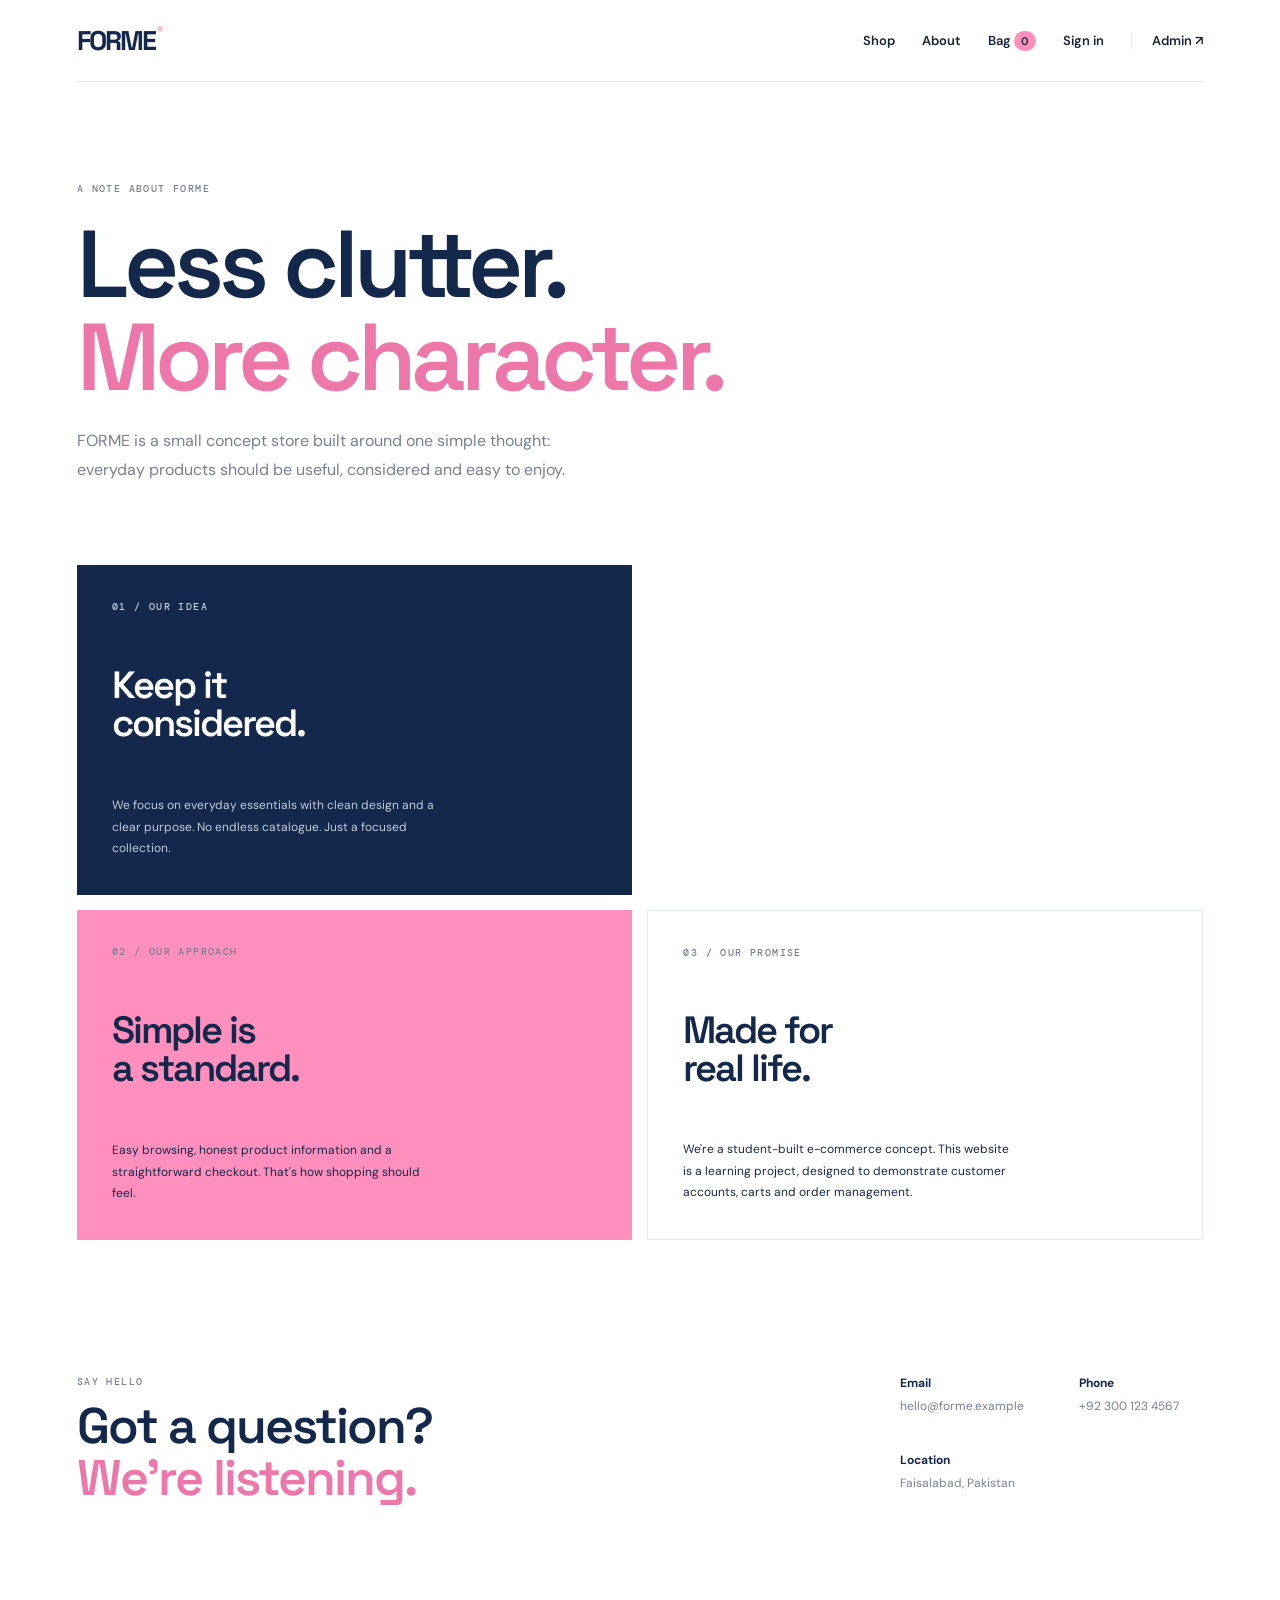
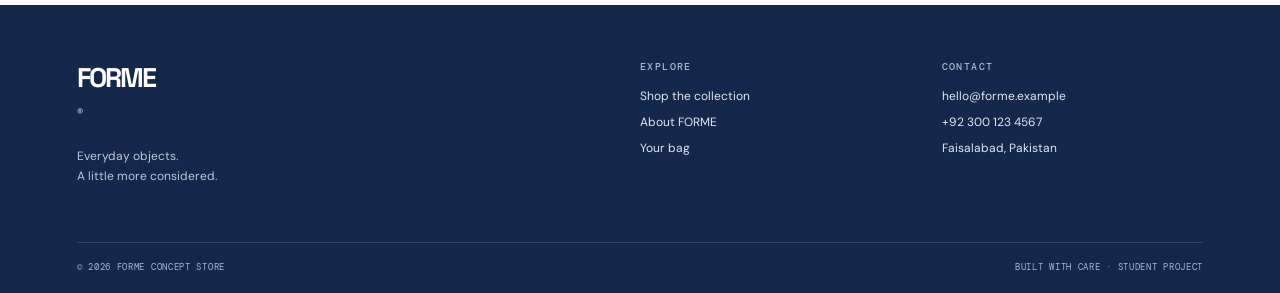
==== about.html @ 47330d22 "initial commit into new foler, purany waly folder mai issue tha ni ho rha tha commit" ====
<!DOCTYPE html>
<html lang="en">

<head>
  <meta charset="UTF-8">
  <meta name="viewport" content="width=device-width, initial-scale=1.0">
  <title>About — FORME</title>
  <link rel="stylesheet" href="style.css">
</head>

<body>
  <div id="site-nav"></div>
  <main>
    <section class="about-hero wrap">
      <p class="eyebrow">A NOTE ABOUT FORME</p>
      <h1>Less clutter.<br><span>More character.</span></h1>
      <p>FORME is a small concept store built around one simple thought: everyday products should be useful, considered
        and easy to enjoy.</p>
    </section>
    <section class="about-grid wrap">
      <div class="about-block about-blue">
        <p class="eyebrow">01 / OUR IDEA</p>
        <h2>Keep it<br>considered.</h2>
        <p>We focus on everyday essentials with clean design and a clear purpose. No endless catalogue. Just a focused
          collection.</p>
      </div>
      <div class="about-block about-image"></div>
      <div class="about-block about-pink">
        <p class="eyebrow">02 / OUR APPROACH</p>
        <h2>Simple is<br>a standard.</h2>
        <p>Easy browsing, honest product information and a straightforward checkout. That's how shopping should feel.
        </p>
      </div>
      <div class="about-block about-white">
        <p class="eyebrow">03 / OUR PROMISE</p>
        <h2>Made for<br>real life.</h2>
        <p>We're a student-built e-commerce concept. This website is a learning project, designed to demonstrate
          customer accounts, carts and order management.</p>
      </div>
    </section>
    <section class="wrap contact-section">
      <div>
        <p class="eyebrow">SAY HELLO</p>
        <h2>Got a question?<br><span>We're listening.</span></h2>
      </div>
      <div class="contact-details">
        <p><b>Email</b><br><a href="mailto:hello@forme.example">hello@forme.example</a></p>
        <p><b>Phone</b><br><a href="tel:+923001234567">+92 300 123 4567</a></p>
        <p><b>Location</b><br>Faisalabad, Pakistan</p>
      </div>
    </section>
  </main>
  <div id="site-footer"></div>
  <script src="app.js"></script>
</body>

</html>
---- style.css ----
@import url('https://fonts.googleapis.com/css2?family=DM+Mono:wght@400;500&family=DM+Sans:wght@400;500;600;700&family=Space+Grotesk:wght@400;500;600;700&display=swap');

:root {
  --blue: #14284b;
  --blue-light: #243d66;
  --pink: #ff8fbd;
  --paper: #ffffff;
  --ink: #17233a;
  --muted: #758096;
  --line: #e5e9f0;
  --soft: #f3f5f8;
}

* {
  box-sizing: border-box;
  margin: 0;
  padding: 0;
}

html {
  scroll-behavior: smooth;
}

body {
  background: var(--paper);
  color: var(--ink);
  font-family: 'DM Sans', Arial, sans-serif;
}

a {
  color: inherit;
  text-decoration: none;
}

button,
input,
textarea,
select {
  font: inherit;
}

button {
  cursor: pointer;
}

.wrap {
  width: min(1160px, 88%);
  margin: auto;
}

.navbar {
  min-height: 82px;
  display: flex;
  justify-content: space-between;
  align-items: center;
  border-bottom: 1px solid var(--line);
  gap: 20px;
}

.logo {
  font: 700 27px 'Space Grotesk', sans-serif;
  letter-spacing: -2px;
  color: var(--blue);
}

.logo span {
  color: #f06da4;
  font-size: 12px;
  vertical-align: top;
  margin-left: 2px;
}

.nav-links {
  display: flex;
  align-items: center;
  gap: 27px;
  font-size: 13px;
  font-weight: 600;
}

.nav-links a:hover,
.footer a:hover {
  color: #e65c98;
}

.nav-count {
  background: var(--pink);
  padding: 3px 7px;
  border-radius: 20px;
  font-size: 11px;
}

.nav-user {
  color: var(--muted);
}

.nav-logout {
  border: 0;
  background: none;
  color: var(--blue);
  font-weight: 700;
}

.nav-admin {
  border-left: 1px solid var(--line);
  padding-left: 20px;
}

.hero {
  display: grid;
  grid-template-columns: .9fr 1.1fr;
  gap: 7%;
  align-items: center;
  padding-top: 76px;
  padding-bottom: 82px;
}

.eyebrow,
.category-label {
  font: 500 10px 'DM Mono', monospace;
  letter-spacing: 1.4px;
  color: var(--muted);
}

.hero h1,
.auth-intro h1,
.about-hero h1 {
  font: 600 clamp(52px, 7vw, 88px)/.98 'Space Grotesk', sans-serif;
  letter-spacing: -5px;
  color: var(--blue);
  margin: 23px 0;
}

.hero h1 span,
.auth-intro h1 span,
.about-hero h1 span,
.contact-section h2 span {
  color: #ed77a9;
}

.hero-text {
  max-width: 400px;
  color: #69758a;
  line-height: 1.8;
  font-size: 15px;
}

.hero-actions {
  display: flex;
  align-items: center;
  gap: 25px;
  margin-top: 30px;
  flex-wrap: wrap;
}

.button {
  display: inline-flex;
  justify-content: center;
  align-items: center;
  gap: 25px;
  padding: 14px 19px;
  border: 0;
  font-weight: 700;
  font-size: 12px;
  transition: .2s;
}

.button span {
  font-size: 17px;
}

.button-pink {
  background: var(--pink);
  color: var(--blue);
}

.button-pink:hover {
  background: #ffb1d0;
  transform: translateY(-2px);
}

.button-blue {
  background: var(--blue);
  color: white;
}

.button-blue:hover {
  background: var(--blue-light);
}

.button-white {
  background: white;
  color: var(--blue);
  margin-top: 25px;
}

.button-outline {
  background: white;
  color: var(--blue);
  border: 1px solid var(--line);
}

.full {
  width: 100%;
}

.text-link {
  font-size: 12px;
  font-weight: 700;
  border-bottom: 1px solid var(--pink);
  padding-bottom: 4px;
}

.hero-note {
  margin-top: 56px;
  font: 10px 'DM Mono', monospace;
  color: var(--muted);
}

.status-dot {
  display: inline-block;
  width: 7px;
  height: 7px;
  background: #83bd9c;
  border-radius: 50%;
  margin-right: 8px;
}

.hero-art {
  position: relative;
  min-height: 440px;
  background: #f4e9ee;
  padding: 18px;
}

.hero-image {
  height: 405px;
  background: url('https://images.unsplash.com/photo-1441986300917-64674bd600d8?w=1200') center/cover;
}

.hero-sticker {
  position: absolute;
  top: 45px;
  left: -35px;
  background: var(--pink);
  color: var(--blue);
  width: 95px;
  height: 95px;
  border-radius: 50%;
  display: grid;
  place-content: center;
  text-align: center;
  font: 700 12px/1.2 'Space Grotesk';
  transform: rotate(-12deg);
}

.hero-caption {
  display: flex;
  justify-content: space-between;
  padding: 13px 2px 0;
  font: 9px 'DM Mono', monospace;
  color: var(--muted);
}

.ticker {
  overflow: hidden;
  background: var(--blue);
  color: white;
  padding: 16px 0;
  white-space: nowrap;
  font: 11px 'DM Mono', monospace;
  letter-spacing: 1.5px;
}

.ticker div {
  text-align: center;
}

.section {
  padding-top: 95px;
  padding-bottom: 95px;
}

.section-heading {
  display: flex;
  justify-content: space-between;
  align-items: end;
  margin-bottom: 36px;
}

.section-heading h2,
.quote-section h2,
.contact-section h2 {
  font: 600 clamp(34px, 4vw, 50px)/1.05 'Space Grotesk';
  letter-spacing: -2px;
  color: var(--blue);
  margin-top: 12px;
}

.section-aside {
  color: var(--muted);
  font-size: 12px;
  line-height: 1.7;
}

.category-row {
  display: flex;
  gap: 25px;
  align-items: center;
  border-top: 1px solid var(--line);
  border-bottom: 1px solid var(--line);
  padding: 14px 0;
  margin-bottom: 25px;
  font-size: 11px;
  color: var(--muted);
}

.category-row a:first-of-type {
  color: var(--blue);
  font-weight: 700;
}

.product-grid {
  display: grid;
  grid-template-columns: repeat(4, 1fr);
  gap: 17px;
}

.product-card {
  min-width: 0;
}

.product-image-wrap {
  position: relative;
  overflow: hidden;
  background: var(--soft);
}

.product-image-wrap img {
  width: 100%;
  height: 255px;
  object-fit: cover;
  display: block;
  transition: transform .5s;
}

.product-card:hover img {
  transform: scale(1.04);
}

.product-tag {
  position: absolute;
  top: 12px;
  left: 12px;
  background: white;
  color: var(--blue);
  padding: 7px 9px;
  font: 9px 'DM Mono';
}

.product-info {
  display: flex;
  justify-content: space-between;
  gap: 10px;
  padding: 15px 0 12px;
}

.product-info h3 {
  font: 600 15px 'Space Grotesk';
  color: var(--blue);
}

.product-info p {
  color: var(--muted);
  font-size: 10px;
  margin-top: 5px;
  line-height: 1.5;
  max-width: 170px;
}

.product-info strong {
  font-size: 12px;
  white-space: nowrap;
}

.add-button {
  width: 100%;
  padding: 11px 12px;
  background: white;
  border: 1px solid var(--line);
  display: flex;
  justify-content: space-between;
  color: var(--blue);
  font-size: 11px;
  font-weight: 700;
}

.add-button:hover {
  background: var(--pink);
  border-color: var(--pink);
}

.feature-bento {
  display: grid;
  grid-template-columns: 1.2fr .8fr;
  grid-template-rows: 230px 230px;
  gap: 14px;
  padding-bottom: 90px;
}

.feature-main {
  grid-row: span 2;
  background: var(--blue);
  color: white;
  padding: 48px;
  display: flex;
  flex-direction: column;
  align-items: flex-start;
  justify-content: center;
}

.feature-main .eyebrow {
  color: #b9c5d8;
}

.feature-main h2 {
  font: 600 52px/.98 'Space Grotesk';
  letter-spacing: -3px;
  margin: 20px 0;
}

.feature-main p:not(.eyebrow) {
  max-width: 340px;
  color: #c2cddd;
  line-height: 1.8;
  font-size: 13px;
}

.feature-side {
  padding: 25px;
  display: flex;
  flex-direction: column;
  justify-content: space-between;
}

.feature-pink {
  background: var(--pink);
  color: var(--blue);
}

.big-number {
  font: 12px 'DM Mono';
}

.feature-side h3 {
  font: 600 27px/1.05 'Space Grotesk';
  letter-spacing: -1px;
}

.feature-photo {
  background: url('https://images.unsplash.com/photo-1494438639946-1ebd1d20bf85?w=900') center/cover;
  position: relative;
}

.photo-label {
  background: white;
  padding: 9px;
  width: fit-content;
  font: 9px 'DM Mono';
}

.quote-section {
  text-align: center;
  padding: 60px 0 110px;
}

.quote-section h2 {
  font-size: clamp(32px, 5vw, 58px);
  margin: 22px 0;
}

.quote-section h2 span {
  color: #ed77a9;
}

.quote-credit {
  font: 10px 'DM Mono';
  color: var(--muted);
  letter-spacing: 1px;
}

.footer {
  background: var(--blue);
  color: white;
  padding: 55px 0 20px;
}

.footer-top {
  display: grid;
  grid-template-columns: 2fr 1fr 1fr;
  gap: 40px;
  padding-bottom: 55px;
}

.footer-logo {
  color: white;
  display: inline-block;
  margin-bottom: 15px;
}

.footer-top p:not(.eyebrow) {
  color: #bdc8d9;
  line-height: 1.7;
  font-size: 12px;
}

.footer-top .eyebrow {
  color: #aab8ce;
  margin-bottom: 15px;
}

.footer-top a:not(.logo),
.footer-top span {
  display: block;
  color: #e1e7ef;
  font-size: 12px;
  margin: 10px 0;
}

.footer-bottom {
  border-top: 1px solid #344766;
  padding-top: 18px;
  display: flex;
  justify-content: space-between;
  color: #aab8ce;
  font: 9px 'DM Mono';
  letter-spacing: .7px;
}

.auth-layout {
  display: grid;
  grid-template-columns: 1fr .8fr;
  gap: 10%;
  padding-top: 80px;
  padding-bottom: 90px;
  min-height: 650px;
  align-items: center;
}

.auth-intro {
  position: relative;
  min-height: 430px;
}

.auth-intro h1 {
  font-size: clamp(58px, 7vw, 82px);
}

.auth-intro>p:not(.eyebrow) {
  color: var(--muted);
  max-width: 350px;
  line-height: 1.8;
}

.auth-decoration {
  position: absolute;
  bottom: 0;
  right: 15%;
  width: 125px;
  height: 125px;
  border-radius: 50%;
  background: var(--pink);
  display: grid;
  place-content: center;
  text-align: center;
  font: 700 12px/1.3 'Space Grotesk';
  transform: rotate(9deg);
}

.auth-card {
  padding: 35px;
  border: 1px solid var(--line);
  box-shadow: 12px 12px 0 #f5e8ee;
  background: white;
}

.auth-card h2 {
  font: 600 30px 'Space Grotesk';
  color: var(--blue);
  margin: 10px 0 25px;
}

label {
  display: block;
  font-size: 11px;
  font-weight: 700;
  color: var(--blue);
  margin: 15px 0;
}

input,
textarea,
select {
  width: 100%;
  margin-top: 8px;
  border: 1px solid #dce2eb;
  padding: 13px;
  outline: none;
  background: #fbfcfd;
  color: var(--ink);
  font-size: 12px;
  border-radius: 0;
}

input:focus,
textarea:focus,
select:focus {
  border-color: var(--pink);
}

textarea {
  min-height: 80px;
  resize: vertical;
}

.auth-switch {
  font-size: 11px;
  color: var(--muted);
  margin-top: 20px;
}

.auth-switch a {
  color: var(--blue);
  font-weight: 700;
  border-bottom: 1px solid var(--pink);
}

.tiny-note {
  font-size: 10px;
  color: #9099a8;
  line-height: 1.6;
  margin-top: 15px;
}

.form-message {
  color: #c43c77;
  font-size: 11px;
  margin-top: 12px;
}

.page-section {
  padding-top: 70px;
  padding-bottom: 90px;
}

.page-title {
  font: 600 clamp(48px, 6vw, 70px) 'Space Grotesk';
  letter-spacing: -4px;
  color: var(--blue);
  margin: 15px 0;
}

.page-title span {
  color: #ed77a9;
}

.page-lead {
  color: var(--muted);
  font-size: 13px;
}

.cart-layout {
  display: grid;
  grid-template-columns: 1.5fr .8fr;
  gap: 25px;
  margin-top: 40px;
  align-items: start;
}

.cart-panel,
.summary-panel,
.admin-box {
  border: 1px solid var(--line);
  padding: 25px;
}

.panel-heading {
  display: flex;
  justify-content: space-between;
  border-bottom: 1px solid var(--line);
  padding-bottom: 18px;
}

.panel-heading h2,
.summary-panel h2,
.admin-box h2 {
  font: 600 20px 'Space Grotesk';
  color: var(--blue);
}

.panel-heading span {
  font: 10px 'DM Mono';
  color: var(--muted);
}

.cart-row {
  display: grid;
  grid-template-columns: 90px 1fr auto;
  gap: 17px;
  align-items: center;
  padding: 18px 0;
  border-bottom: 1px solid var(--line);
}

.cart-row img {
  width: 90px;
  height: 90px;
  object-fit: cover;
}

.cart-item-info h3 {
  font: 600 15px 'Space Grotesk';
}

.cart-item-info p {
  font-size: 11px;
  color: var(--muted);
  margin: 5px 0;
}

.cart-row>strong {
  font-size: 12px;
  white-space: nowrap;
}

.quantity {
  display: flex;
  align-items: center;
  gap: 12px;
  margin-top: 8px;
  font-size: 11px;
}

.quantity button {
  border: 1px solid var(--line);
  background: white;
  width: 24px;
  height: 24px;
}

.remove-button {
  grid-column: 2 / 4;
  justify-self: start;
  border: 0;
  background: none;
  color: #c45c83;
  font-size: 10px;
}

.summary-panel {
  background: #f8f9fb;
}

.summary-panel .eyebrow {
  margin-bottom: 25px;
}

.summary-line,
.summary-total {
  display: flex;
  justify-content: space-between;
  padding: 12px 0;
  font-size: 12px;
  border-bottom: 1px solid var(--line);
}

.summary-total {
  font-size: 15px;
  color: var(--blue);
  margin-bottom: 10px;
}

.empty-cart {
  padding: 45px 10px;
  text-align: center;
}

.empty-cart h3 {
  font: 600 22px 'Space Grotesk';
  color: var(--blue);
}

.empty-cart p {
  color: var(--muted);
  font-size: 12px;
  margin: 10px 0 20px;
}

.about-hero {
  padding-top: 100px;
  padding-bottom: 80px;
}

.about-hero h1 {
  font-size: clamp(55px, 8vw, 95px);
}

.about-hero>p:last-child {
  max-width: 490px;
  color: var(--muted);
  line-height: 1.8;
}

.about-grid {
  display: grid;
  grid-template-columns: 1fr 1fr;
  grid-auto-rows: 330px;
  gap: 15px;
  padding-bottom: 90px;
}

.about-block {
  padding: 35px;
  display: flex;
  flex-direction: column;
  justify-content: space-between;
}

.about-block h2 {
  font: 600 38px/1 'Space Grotesk';
  letter-spacing: -2px;
}

.about-block p:last-child {
  max-width: 330px;
  font-size: 12px;
  line-height: 1.8;
}

.about-blue {
  background: var(--blue);
  color: white;
}

.about-blue .eyebrow {
  color: #c2cddd;
}

.about-blue p:last-child {
  color: #c2cddd;
}

.about-image {
  background: url('https://images.unsplash.com/photo-1490312278390-ab64016e0aa9?w=900') center/cover;
}

.about-pink {
  background: var(--pink);
  color: var(--blue);
}

.about-white {
  border: 1px solid var(--line);
  color: var(--blue);
}

.contact-section {
  padding: 45px 0 100px;
  display: flex;
  justify-content: space-between;
  gap: 30px;
}

.contact-details {
  display: grid;
  grid-template-columns: 1fr 1fr;
  gap: 25px 55px;
  font-size: 12px;
  color: var(--muted);
}

.contact-details b {
  color: var(--blue);
  display: inline-block;
  margin-bottom: 7px;
}

.admin-login {
  max-width: 460px;
  margin: 20px auto;
}

.admin-top {
  display: flex;
  justify-content: space-between;
  align-items: center;
}

.admin-stats {
  display: grid;
  grid-template-columns: repeat(3, 1fr);
  gap: 15px;
  margin: 30px 0;
}

.admin-stats div {
  background: var(--blue);
  color: white;
  padding: 22px;
  display: flex;
  flex-direction: column;
  gap: 12px;
}

.admin-stats span {
  font: 9px 'DM Mono';
  color: #c2cddd;
}

.admin-stats strong {
  font: 600 32px 'Space Grotesk';
}

.admin-columns {
  display: grid;
  grid-template-columns: 1fr 1fr;
  gap: 18px;
  align-items: start;
}

.admin-box {
  margin-bottom: 20px;
}

.admin-box h2 {
  margin: 10px 0 20px;
}

.admin-list {
  margin-top: 25px;
}

.admin-item,
.admin-order {
  border-top: 1px solid var(--line);
  padding: 14px 0;
  font-size: 11px;
}

.admin-item {
  display: flex;
  justify-content: space-between;
  align-items: center;
  gap: 10px;
}

.admin-item span {
  display: block;
  color: var(--muted);
  margin-top: 5px;
}

.small-button {
  border: 1px solid var(--line);
  background: white;
  padding: 7px 9px;
  font-size: 10px;
  margin-left: 5px;
}

.small-button.danger {
  color: #c34b77;
}

.admin-order h3 {
  font: 600 14px 'Space Grotesk';
  margin-bottom: 7px;
}

.admin-order p {
  color: var(--muted);
  margin: 5px 0;
  line-height: 1.5;
}

.admin-order label {
  max-width: 180px;
}

[hidden] {
  display: none !important;
}

@media (max-width: 850px) {
  .hero {
    grid-template-columns: 1fr;
    gap: 40px;
    padding-top: 55px;
  }

  .hero-art {
    min-height: 350px;
  }

  .hero-image {
    height: 315px;
  }

  .product-grid {
    grid-template-columns: repeat(2, 1fr);
  }

  .feature-bento {
    grid-template-rows: 220px 220px;
  }

  .auth-layout {
    gap: 35px;
  }

  .cart-layout {
    grid-template-columns: 1fr;
  }
}

@media (max-width: 600px) {
  .wrap {
    width: 90%;
  }

  .navbar {
    padding: 17px 0;
    align-items: flex-start;
    flex-direction: column;
  }

  .nav-links {
    gap: 13px;
    flex-wrap: wrap;
    font-size: 11px;
  }

  .nav-admin {
    padding-left: 10px;
  }

  .hero h1,
  .auth-intro h1,
  .about-hero h1 {
    letter-spacing: -3px;
  }

  .hero-art {
    padding: 10px;
    min-height: 290px;
  }

  .hero-image {
    height: 260px;
  }

  .hero-sticker {
    left: -8px;
    width: 75px;
    height: 75px;
    font-size: 10px;
  }

  .section {
    padding: 65px 0;
  }

  .section-heading {
    align-items: flex-start;
    flex-direction: column;
    gap: 15px;
  }

  .category-row {
    gap: 13px;
    flex-wrap: wrap;
  }

  .product-grid {
    gap: 22px 12px;
  }

  .product-image-wrap img {
    height: 185px;
  }

  .product-info {
    flex-direction: column;
    gap: 7px;
  }

  .feature-bento {
    display: flex;
    flex-direction: column;
    padding-bottom: 60px;
  }

  .feature-main {
    min-height: 380px;
    padding: 30px;
  }

  .feature-main h2 {
    font-size: 43px;
  }

  .feature-side {
    min-height: 210px;
  }

  .footer-top {
    grid-template-columns: 1fr 1fr;
    gap: 30px;
  }

  .footer-top>div:first-child {
    grid-column: span 2;
  }

  .footer-bottom {
    flex-direction: column;
    gap: 10px;
  }

  .auth-layout {
    grid-template-columns: 1fr;
    padding-top: 55px;
  }

  .auth-intro {
    min-height: 300px;
  }

  .auth-decoration {
    width: 85px;
    height: 85px;
    right: 5%;
    font-size: 9px;
  }

  .auth-card {
    padding: 23px;
  }

  .cart-row {
    grid-template-columns: 70px 1fr;
  }

  .cart-row img {
    width: 70px;
    height: 70px;
  }

  .cart-row>strong {
    grid-column: 2;
  }

  .remove-button {
    grid-column: 2;
  }

  .about-grid {
    grid-template-columns: 1fr;
    grid-auto-rows: 280px;
  }

  .contact-section {
    flex-direction: column;
  }

  .contact-details {
    gap: 20px;
  }

  .admin-stats {
    gap: 8px;
  }

  .admin-stats div {
    padding: 14px;
  }

  .admin-stats strong {
    font-size: 25px;
  }

  .admin-columns {
    grid-template-columns: 1fr;
  }

  .admin-top {
    align-items: flex-start;
  }
}
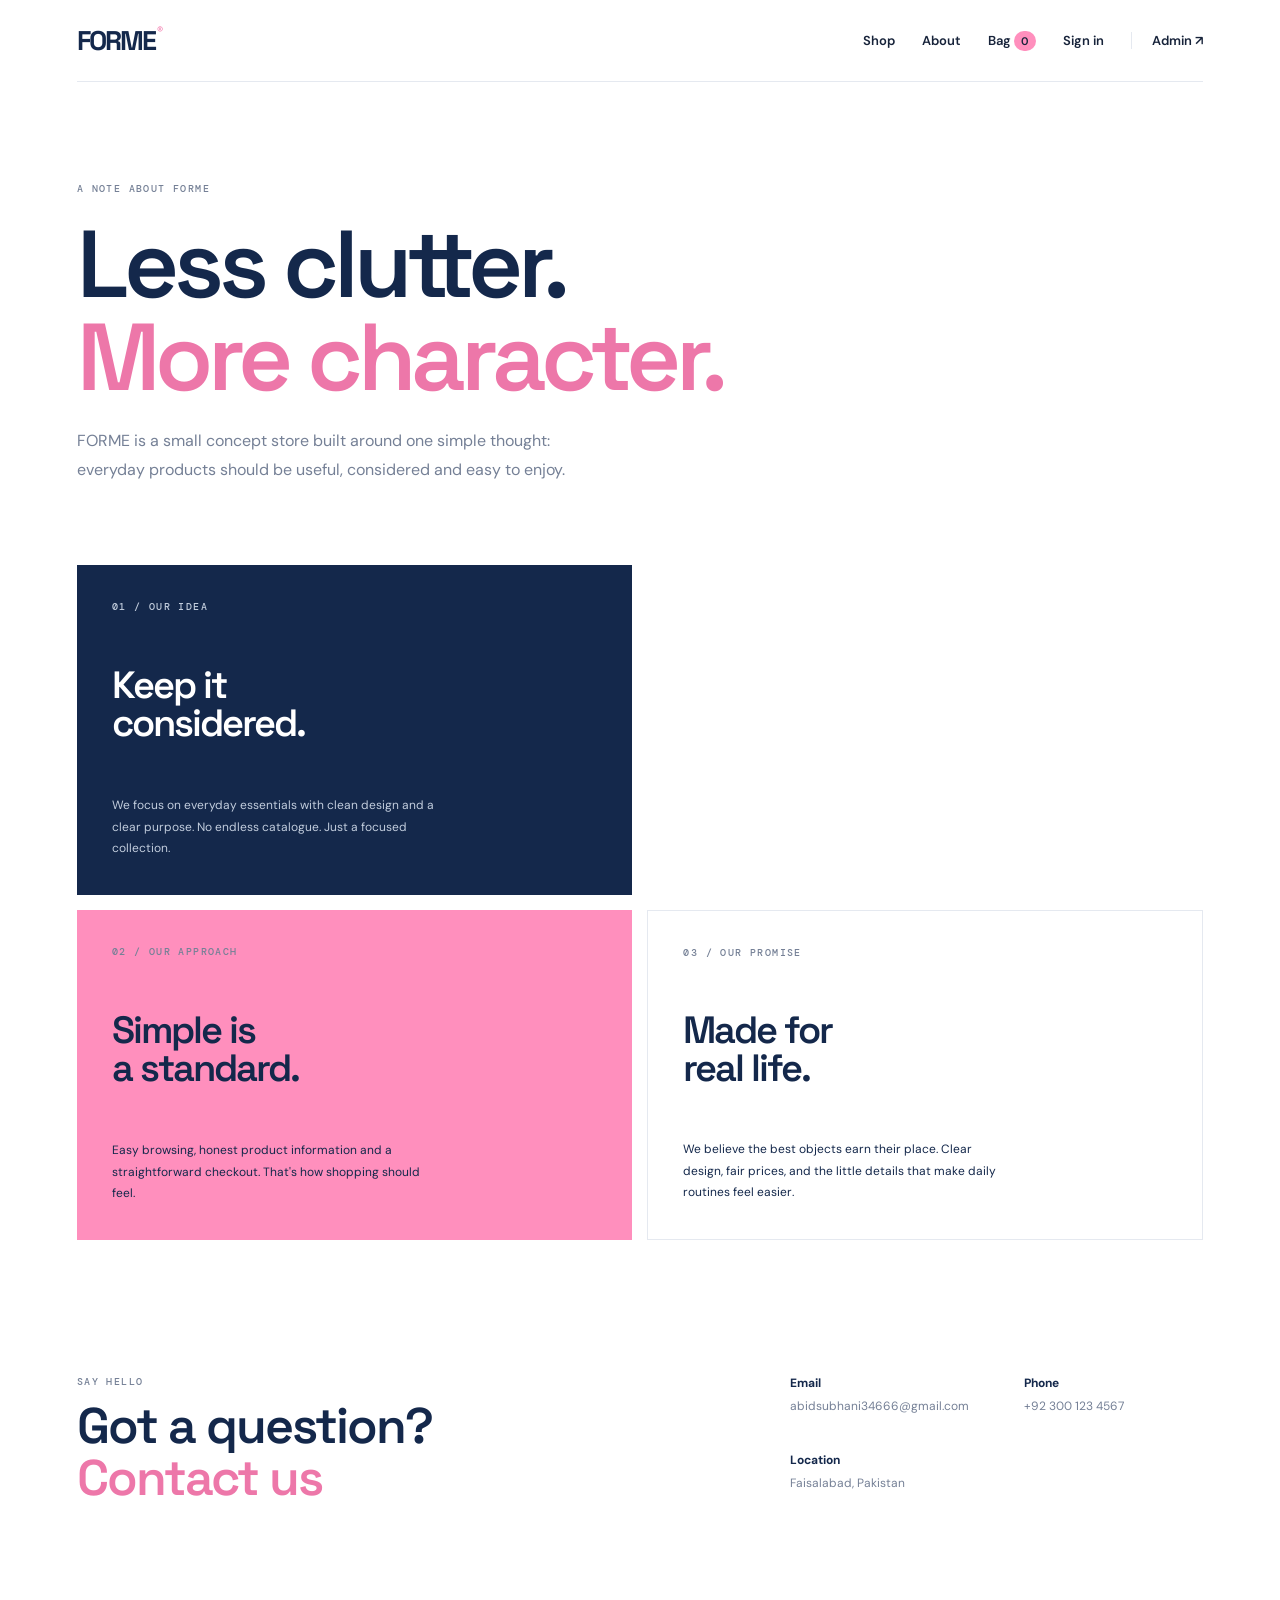
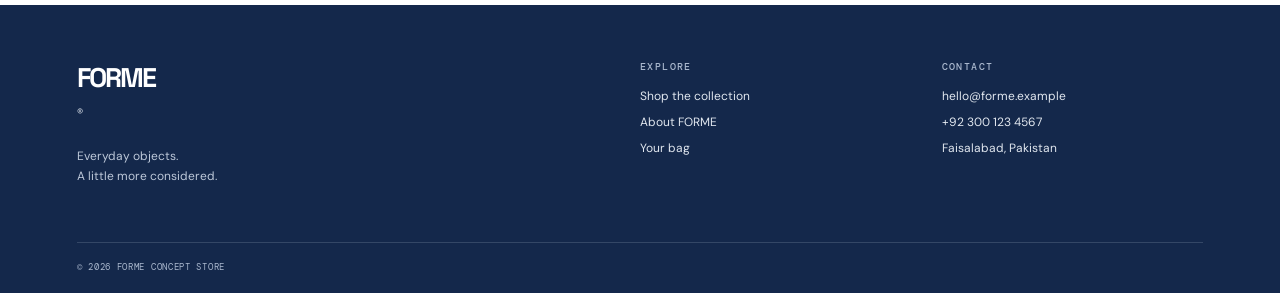
==== commit aa2c2520: "revised js" ====
--- a/about.html
+++ b/about.html
@@ -34,17 +34,17 @@
       <div class="about-block about-white">
         <p class="eyebrow">03 / OUR PROMISE</p>
         <h2>Made for<br>real life.</h2>
-        <p>We're a student-built e-commerce concept. This website is a learning project, designed to demonstrate
-          customer accounts, carts and order management.</p>
+        <p>We believe the best objects earn their place. Clear design, fair prices, and the little details that make daily
+          routines feel easier.</p>
       </div>
     </section>
     <section class="wrap contact-section">
       <div>
         <p class="eyebrow">SAY HELLO</p>
-        <h2>Got a question?<br><span>We're listening.</span></h2>
+        <h2>Got a question?<br><span>Contact us</span></h2>
       </div>
       <div class="contact-details">
-        <p><b>Email</b><br><a href="mailto:hello@forme.example">hello@forme.example</a></p>
+        <p><b>Email</b><br><a href="mailto:abidsubhani34666@gmail.com">abidsubhani34666@gmail.com</a></p>
         <p><b>Phone</b><br><a href="tel:+923001234567">+92 300 123 4567</a></p>
         <p><b>Location</b><br>Faisalabad, Pakistan</p>
       </div>
--- a/style.css
+++ b/style.css
@@ -1196,4 +1196,439 @@
   .admin-top {
     align-items: flex-start;
   }
+}
+
+
+/* ==========================================
+   RESPONSIVE NAVIGATION AND LAYOUT UPDATES
+   ========================================== */
+
+/* Burger button is hidden on desktop. */
+.menu-toggle {
+  display: none;
+  width: 42px;
+  height: 42px;
+  padding: 9px;
+  border: 1px solid var(--line);
+  background: white;
+  align-items: center;
+  justify-content: center;
+  flex-direction: column;
+  gap: 5px;
+}
+
+.menu-toggle span {
+  display: block;
+  width: 20px;
+  height: 2px;
+  background: var(--blue);
+  transition: transform .2s ease, opacity .2s ease;
+}
+
+.menu-toggle.open span:first-child {
+  transform: translateY(7px) rotate(45deg);
+}
+
+.menu-toggle.open span:nth-child(2) {
+  opacity: 0;
+}
+
+.menu-toggle.open span:last-child {
+  transform: translateY(-7px) rotate(-45deg);
+}
+
+/* Tablet layout. */
+@media (max-width: 850px) {
+  .wrap {
+    width: 90%;
+  }
+
+  .hero {
+    grid-template-columns: 1fr;
+    gap: 35px;
+    padding-top: 55px;
+  }
+
+  .hero-art {
+    min-height: 350px;
+  }
+
+  .hero-image {
+    height: 315px;
+  }
+
+  .product-grid {
+    grid-template-columns: repeat(2, minmax(0, 1fr));
+  }
+
+  .feature-bento {
+    grid-template-rows: 220px 220px;
+  }
+
+  .auth-layout {
+    gap: 35px;
+  }
+
+  .cart-layout {
+    grid-template-columns: 1fr;
+  }
+
+  .admin-columns {
+    grid-template-columns: 1fr;
+  }
+}
+
+/* Mobile navigation and page layouts. */
+@media (max-width: 600px) {
+  .wrap {
+    width: 90%;
+  }
+
+  .navbar {
+    min-height: 70px;
+    padding: 14px 0;
+    flex-direction: row;
+    flex-wrap: wrap;
+    align-items: center;
+    gap: 10px;
+  }
+
+  .logo {
+    font-size: 25px;
+  }
+
+  .menu-toggle {
+    display: flex;
+    margin-left: auto;
+  }
+
+  .nav-links {
+    display: none;
+    width: 100%;
+    flex-direction: column;
+    align-items: flex-start;
+    gap: 0;
+    padding: 12px 0 8px;
+    border-top: 1px solid var(--line);
+    margin-top: 8px;
+    font-size: 13px;
+  }
+
+  .nav-links.active {
+    display: flex;
+  }
+
+  .nav-links>a,
+  .nav-links>span,
+  .nav-links>button {
+    display: block;
+    width: 100%;
+    padding: 12px 4px;
+    text-align: left;
+  }
+
+  .nav-admin {
+    border-left: 0;
+    padding-left: 4px;
+  }
+
+  .nav-logout {
+    border-top: 0;
+  }
+
+  .hero {
+    padding-top: 48px;
+    padding-bottom: 55px;
+  }
+
+  .hero h1,
+  .auth-intro h1,
+  .about-hero h1 {
+    font-size: clamp(45px, 12vw, 64px);
+    letter-spacing: -3px;
+  }
+
+  .hero-text {
+    font-size: 13px;
+  }
+
+  .hero-art {
+    min-height: 285px;
+    padding: 10px;
+  }
+
+  .hero-image {
+    height: 255px;
+  }
+
+  .hero-sticker {
+    left: -7px;
+    top: 25px;
+    width: 75px;
+    height: 75px;
+    font-size: 10px;
+  }
+
+  .hero-caption {
+    gap: 8px;
+    font-size: 8px;
+  }
+
+  .section {
+    padding-top: 60px;
+    padding-bottom: 60px;
+  }
+
+  .section-heading {
+    align-items: flex-start;
+    flex-direction: column;
+    gap: 12px;
+  }
+
+  .category-row {
+    flex-wrap: wrap;
+    gap: 13px 18px;
+  }
+
+  .product-grid {
+    grid-template-columns: repeat(2, minmax(0, 1fr));
+    gap: 24px 12px;
+  }
+
+  .product-image-wrap img {
+    height: 190px;
+  }
+
+  .product-info {
+    flex-direction: column;
+    align-items: flex-start;
+    gap: 7px;
+  }
+
+  .product-info h3 {
+    font-size: 14px;
+  }
+
+  .product-info p {
+    font-size: 10px;
+  }
+
+  .add-button {
+    width: 100%;
+  }
+
+  .feature-bento {
+    display: flex;
+    flex-direction: column;
+    padding-bottom: 55px;
+  }
+
+  .feature-main {
+    min-height: 350px;
+    padding: 28px;
+  }
+
+  .feature-main h2 {
+    font-size: 42px;
+  }
+
+  .feature-side {
+    min-height: 210px;
+  }
+
+  .quote-section {
+    padding-top: 25px;
+    padding-bottom: 65px;
+  }
+
+  .quote-section h2 {
+    font-size: 32px;
+  }
+
+  .footer {
+    padding-top: 35px;
+  }
+
+  .footer-top {
+    grid-template-columns: 1fr 1fr;
+    gap: 25px 15px;
+  }
+
+  .footer-top>div:first-child {
+    grid-column: 1 / -1;
+  }
+
+  .footer-bottom {
+    flex-direction: column;
+    gap: 9px;
+    font-size: 9px;
+  }
+
+  .auth-layout {
+    grid-template-columns: 1fr;
+    gap: 25px;
+    padding-top: 45px;
+    padding-bottom: 45px;
+  }
+
+  .auth-intro {
+    min-height: 250px;
+  }
+
+  .auth-decoration {
+    width: 82px;
+    height: 82px;
+    right: 4%;
+    font-size: 9px;
+  }
+
+  .auth-card {
+    padding: 23px;
+  }
+
+  .page-section {
+    padding-top: 45px;
+    padding-bottom: 60px;
+  }
+
+  .page-title {
+    font-size: clamp(43px, 12vw, 60px);
+    letter-spacing: -3px;
+  }
+
+  .cart-layout {
+    gap: 18px;
+    margin-top: 25px;
+  }
+
+  .cart-panel,
+  .summary-panel,
+  .admin-box {
+    padding: 17px;
+  }
+
+  .cart-row {
+    grid-template-columns: 65px minmax(0, 1fr);
+    gap: 12px;
+  }
+
+  .cart-row img {
+    width: 65px;
+    height: 65px;
+  }
+
+  .cart-row>strong {
+    grid-column: 2;
+  }
+
+  .remove-button {
+    grid-column: 2;
+  }
+
+  .about-hero {
+    padding-top: 65px;
+    padding-bottom: 55px;
+  }
+
+  .about-grid {
+    grid-template-columns: 1fr;
+    grid-auto-rows: minmax(250px, auto);
+    padding-bottom: 55px;
+  }
+
+  .about-block {
+    min-height: 260px;
+    padding: 27px;
+  }
+
+  .contact-section {
+    padding-bottom: 65px;
+    flex-direction: column;
+  }
+
+  .contact-details {
+    grid-template-columns: 1fr 1fr;
+    gap: 20px;
+  }
+
+  /* Admin page has no public header/footer and remains usable on phones. */
+  .admin-page {
+    padding-top: 35px;
+  }
+
+  .admin-top {
+    align-items: flex-start;
+    gap: 15px;
+  }
+
+  .admin-top .button {
+    padding: 11px 13px;
+  }
+
+  .admin-stats {
+    grid-template-columns: 1fr;
+    gap: 10px;
+    margin: 22px 0;
+  }
+
+  .admin-stats div {
+    padding: 17px;
+  }
+
+  .admin-stats strong {
+    font-size: 27px;
+  }
+
+  .admin-columns {
+    grid-template-columns: 1fr;
+    gap: 12px;
+  }
+
+  .admin-box {
+    min-width: 0;
+  }
+
+  .admin-item {
+    align-items: flex-start;
+    flex-direction: column;
+  }
+
+  .admin-item>div:last-child {
+    display: flex;
+    flex-wrap: wrap;
+    gap: 7px;
+  }
+
+  .small-button {
+    margin: 0;
+  }
+
+  .admin-login {
+    width: 100%;
+    margin: 0 auto;
+  }
+}
+
+/* Very narrow phones. */
+@media (max-width: 380px) {
+  .product-grid {
+    grid-template-columns: 1fr;
+  }
+
+  .product-image-wrap img {
+    height: 250px;
+  }
+
+  .contact-details {
+    grid-template-columns: 1fr;
+  }
+
+  .hero-actions {
+    align-items: flex-start;
+    flex-direction: column;
+  }
+
+  .admin-top {
+    flex-direction: column;
+  }
 }
